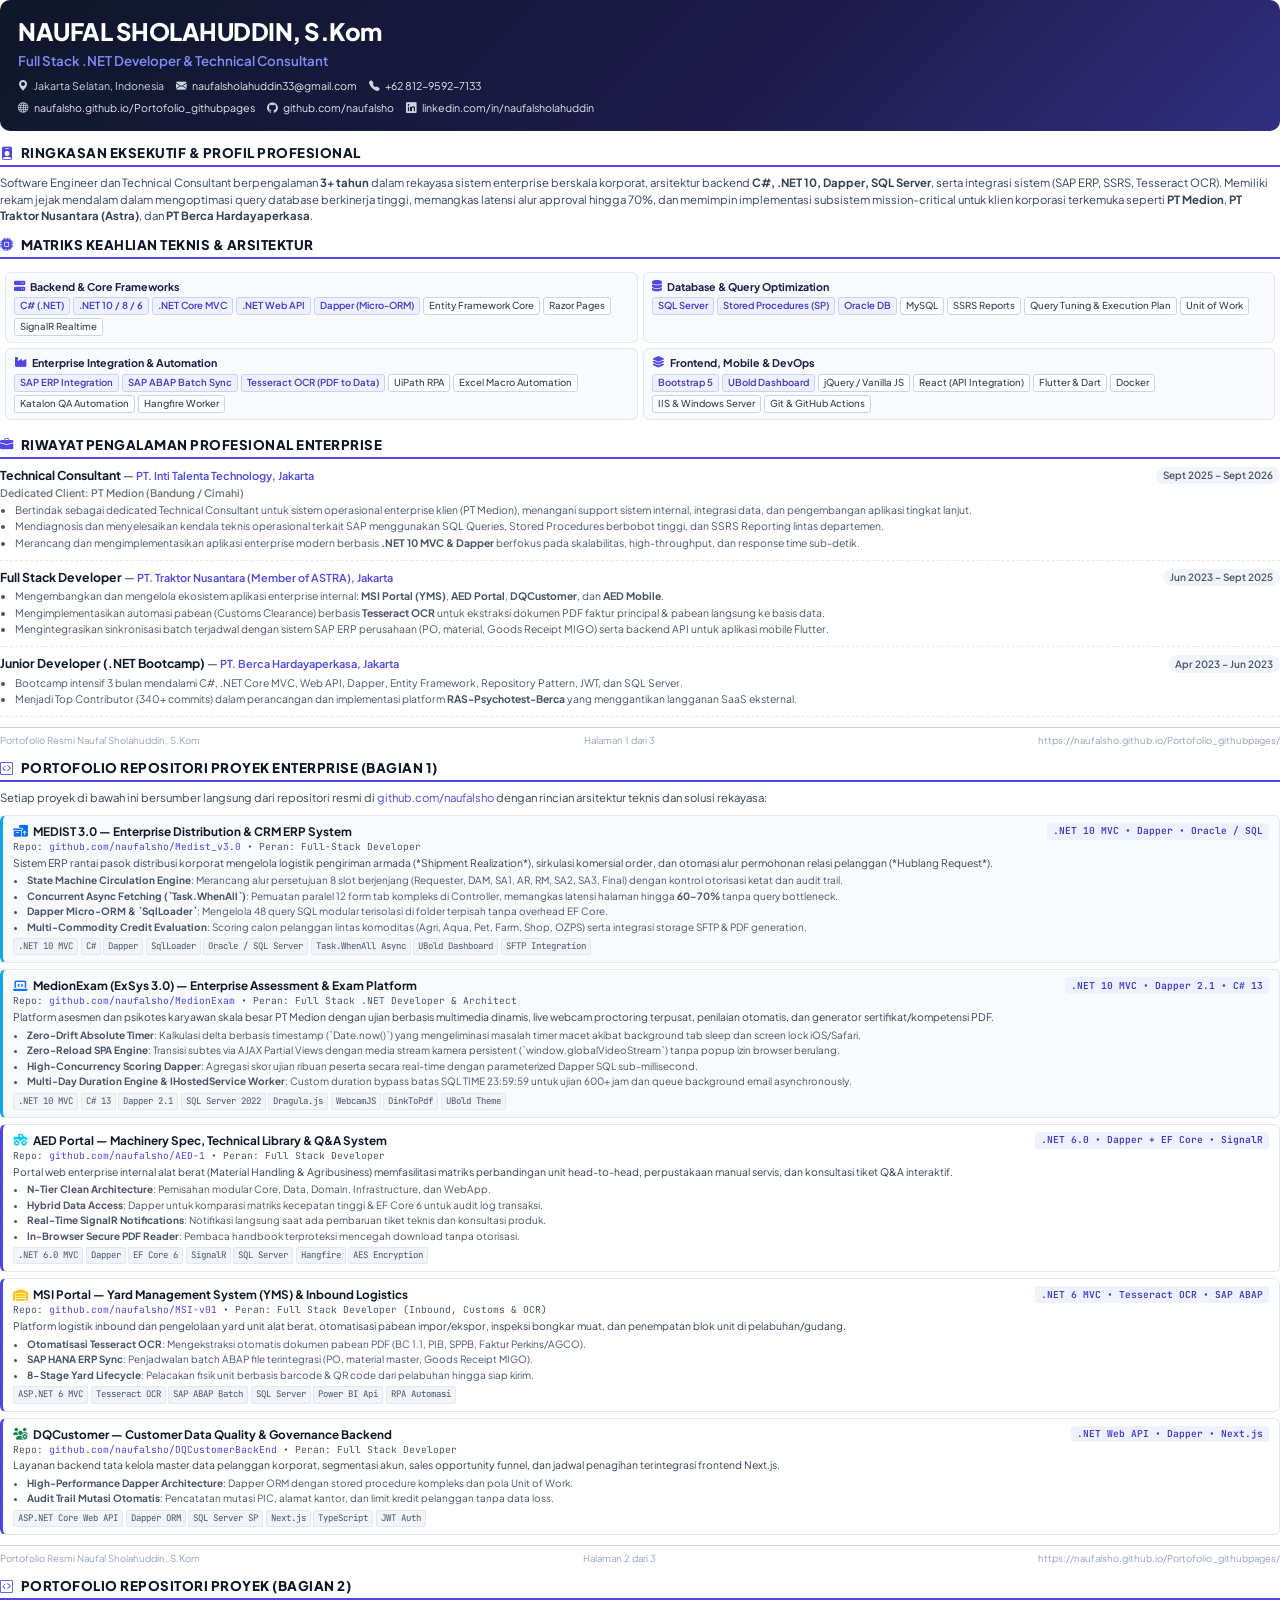
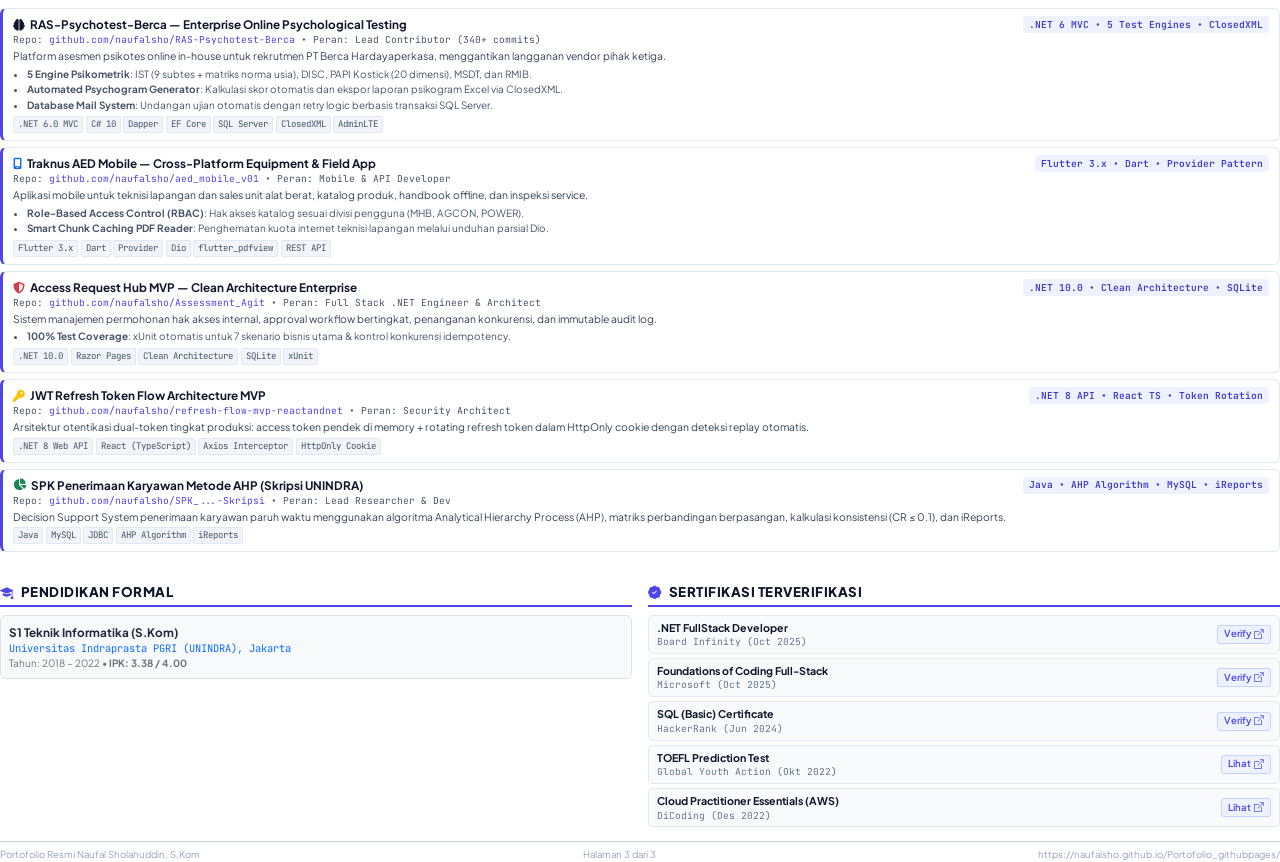
==== portfolio-pdf.html @ fc143b57 "feat: generate high-fidelity PDF portfolio and add download buttons" ====
<!DOCTYPE html>
<html lang="id">
<head>
  <meta charset="UTF-8">
  <meta name="viewport" content="width=device-width, initial-scale=1.0">
  <title>Portofolio Profesional - Naufal Sholahuddin | Full Stack .NET Developer</title>
  <link rel="preconnect" href="https://fonts.googleapis.com">
  <link rel="preconnect" href="https://fonts.gstatic.com" crossorigin>
  <link href="https://fonts.googleapis.com/css2?family=JetBrains+Mono:wght@400;600&family=Plus+Jakarta+Sans:wght@400;500;600;700;800&display=swap" rel="stylesheet">
  <link href="https://cdn.jsdelivr.net/npm/bootstrap@5.3.3/dist/css/bootstrap.min.css" rel="stylesheet">
  <link href="https://cdn.jsdelivr.net/npm/bootstrap-icons@1.11.3/font/bootstrap-icons.min.css" rel="stylesheet">
  <link rel="stylesheet" href="https://cdnjs.cloudflare.com/ajax/libs/font-awesome/6.5.1/css/all.min.css">
  
  <style>
    @page {
      size: A4;
      margin: 8mm 12mm 8mm 12mm;
    }

    * {
      box-sizing: border-box;
      -webkit-print-color-adjust: exact !important;
      print-color-adjust: exact !important;
    }

    body {
      font-family: 'Plus Jakarta Sans', -apple-system, BlinkMacSystemFont, sans-serif;
      color: #1e293b;
      background-color: #ffffff;
      line-height: 1.45;
      font-size: 9pt;
      margin: 0;
      padding: 0;
    }

    a {
      color: #4f46e5;
      text-decoration: none;
    }

    .font-mono {
      font-family: 'JetBrains Mono', monospace;
    }

    .header-box {
      background: linear-gradient(135deg, #0f172a 0%, #1e1b4b 60%, #312e81 100%);
      color: #ffffff;
      padding: 14px 18px;
      border-radius: 10px;
      margin-bottom: 12px;
    }

    .header-name {
      font-size: 18pt;
      font-weight: 800;
      letter-spacing: -0.5px;
      margin-bottom: 2px;
      color: #ffffff;
    }

    .header-title {
      font-size: 10pt;
      font-weight: 600;
      color: #818cf8;
      margin-bottom: 8px;
    }

    .contact-item {
      display: inline-flex;
      align-items: center;
      gap: 5px;
      font-size: 8pt;
      color: #cbd5e1;
      margin-right: 12px;
      margin-bottom: 2px;
    }

    .contact-item a {
      color: #e2e8f0;
    }

    .section-title {
      font-size: 10pt;
      font-weight: 800;
      text-transform: uppercase;
      letter-spacing: 0.5px;
      color: #0f172a;
      border-bottom: 2px solid #4f46e5;
      padding-bottom: 3px;
      margin-top: 10px;
      margin-bottom: 8px;
      display: flex;
      align-items: center;
      gap: 7px;
    }

    .section-title i {
      color: #4f46e5;
    }

    .summary-text {
      font-size: 8.5pt;
      color: #334155;
      margin-bottom: 8px;
      line-height: 1.45;
    }

    /* Skills Grid */
    .skills-table {
      width: 100%;
      border-collapse: separate;
      border-spacing: 5px;
      margin-bottom: 6px;
    }

    .skill-cell {
      background: #f8fafc;
      border: 1px solid #e2e8f0;
      border-radius: 6px;
      padding: 6px 8px;
      vertical-align: top;
      width: 50%;
    }

    .skill-cat-title {
      font-weight: 700;
      font-size: 8pt;
      color: #1e1b4b;
      margin-bottom: 3px;
      display: flex;
      align-items: center;
      gap: 5px;
    }

    .skill-cat-title i {
      color: #4f46e5;
      font-size: 8.5pt;
    }

    .skill-tags {
      display: flex;
      flex-wrap: wrap;
      gap: 3px;
    }

    .skill-tag {
      background: #ffffff;
      border: 1px solid #cbd5e1;
      padding: 1px 5px;
      border-radius: 3px;
      font-size: 7.2pt;
      color: #334155;
      font-weight: 500;
    }

    .skill-tag.highlight {
      background: #eef2ff;
      border-color: #c7d2fe;
      color: #4338ca;
      font-weight: 600;
    }

    /* Experience */
    .exp-item {
      margin-bottom: 8px;
      padding-bottom: 8px;
      border-bottom: 1px dashed #e2e8f0;
      page-break-inside: avoid;
    }

    .exp-item:last-child {
      border-bottom: none;
      margin-bottom: 2px;
      padding-bottom: 0;
    }

    .exp-header {
      display: flex;
      justify-content: space-between;
      align-items: flex-start;
      margin-bottom: 2px;
    }

    .exp-role {
      font-size: 9.2pt;
      font-weight: 700;
      color: #0f172a;
    }

    .exp-company {
      font-size: 8.2pt;
      color: #4f46e5;
      font-weight: 600;
    }

    .exp-period {
      font-size: 7.5pt;
      background: #f1f5f9;
      color: #475569;
      padding: 1.5px 7px;
      border-radius: 10px;
      font-weight: 600;
    }

    .exp-bullets {
      margin: 0;
      padding-left: 15px;
      font-size: 7.8pt;
      color: #475569;
    }

    .exp-bullets li {
      margin-bottom: 1.5px;
    }

    /* Project Cards */
    .project-card {
      background: #ffffff;
      border: 1px solid #e2e8f0;
      border-left: 3.5px solid #4f46e5;
      border-radius: 6px;
      padding: 7px 10px;
      margin-bottom: 6px;
      page-break-inside: avoid;
    }

    .project-card.featured {
      border-left-color: #0ea5e9;
      background: #f8fafc;
    }

    .project-top {
      display: flex;
      justify-content: space-between;
      align-items: flex-start;
      margin-bottom: 2px;
    }

    .project-title {
      font-size: 8.8pt;
      font-weight: 700;
      color: #0f172a;
      display: flex;
      align-items: center;
      gap: 5px;
    }

    .project-repo {
      font-size: 7.2pt;
      color: #475569;
      font-family: 'JetBrains Mono', monospace;
    }

    .project-badge {
      font-size: 7.2pt;
      padding: 1.5px 6px;
      border-radius: 3px;
      font-weight: 600;
      background: #eef2ff;
      color: #4338ca;
      font-family: 'JetBrains Mono', monospace;
    }

    .project-desc {
      font-size: 7.8pt;
      color: #334155;
      margin-bottom: 3.5px;
      line-height: 1.35;
    }

    .project-highlights {
      margin: 0 0 4px 0;
      padding-left: 14px;
      font-size: 7.5pt;
      color: #475569;
    }

    .project-highlights li {
      margin-bottom: 1px;
    }

    .project-stack {
      display: flex;
      flex-wrap: wrap;
      gap: 2.5px;
    }

    .stack-pill {
      font-size: 6.8pt;
      padding: 1px 4px;
      border-radius: 2px;
      background: #f1f5f9;
      border: 1px solid #e2e8f0;
      color: #475569;
      font-family: 'JetBrains Mono', monospace;
    }

    /* Certs & Education */
    .cert-item {
      display: flex;
      justify-content: space-between;
      align-items: center;
      background: #f8fafc;
      border: 1px solid #e2e8f0;
      padding: 5px 8px;
      border-radius: 5px;
      margin-bottom: 4px;
      page-break-inside: avoid;
    }

    .cert-info-title {
      font-size: 8pt;
      font-weight: 700;
      color: #0f172a;
    }

    .cert-info-issuer {
      font-size: 7.2pt;
      color: #64748b;
      font-family: 'JetBrains Mono', monospace;
    }

    .cert-link {
      font-size: 7.2pt;
      color: #4f46e5;
      font-weight: 600;
      display: inline-flex;
      align-items: center;
      gap: 3px;
      background: #eef2ff;
      padding: 1.5px 6px;
      border-radius: 3px;
      border: 1px solid #c7d2fe;
    }

    .footer-doc {
      margin-top: 10px;
      padding-top: 6px;
      border-top: 1px solid #cbd5e1;
      text-align: center;
      font-size: 7.2pt;
      color: #94a3b8;
      display: flex;
      justify-content: space-between;
    }

    .page-break {
      page-break-after: always;
      break-after: page;
    }
  </style>
</head>
<body>

  <!-- ================= PAGE 1 ================= -->
  <!-- Header Banner -->
  <div class="header-box">
    <div class="d-flex justify-content-between align-items-center">
      <div>
        <div class="header-name">NAUFAL SHOLAHUDDIN, S.Kom</div>
        <div class="header-title">Full Stack .NET Developer & Technical Consultant</div>
        <div class="d-flex flex-wrap">
          <span class="contact-item"><i class="bi bi-geo-alt-fill"></i> Jakarta Selatan, Indonesia</span>
          <span class="contact-item"><i class="bi bi-envelope-fill"></i> <a href="mailto:naufalsholahuddin33@gmail.com">naufalsholahuddin33@gmail.com</a></span>
          <span class="contact-item"><i class="bi bi-telephone-fill"></i> <a href="https://wa.me/6281295927133">+62 812-9592-7133</a></span>
        </div>
        <div class="d-flex flex-wrap mt-1">
          <span class="contact-item"><i class="bi bi-globe"></i> <a href="https://naufalsho.github.io/Portofolio_githubpages/">naufalsho.github.io/Portofolio_githubpages</a></span>
          <span class="contact-item"><i class="bi bi-github"></i> <a href="https://github.com/naufalsho">github.com/naufalsho</a></span>
          <span class="contact-item"><i class="bi bi-linkedin"></i> <a href="https://www.linkedin.com/in/naufalsholahuddin">linkedin.com/in/naufalsholahuddin</a></span>
        </div>
      </div>
    </div>
  </div>

  <!-- Summary -->
  <div class="section-title"><i class="bi bi-person-badge-fill"></i> Ringkasan Eksekutif & Profil Profesional</div>
  <p class="summary-text">
    Software Engineer dan Technical Consultant berpengalaman <strong>3+ tahun</strong> dalam rekayasa sistem enterprise berskala korporat, arsitektur backend <strong>C#, .NET 10, Dapper, SQL Server</strong>, serta integrasi sistem (SAP ERP, SSRS, Tesseract OCR). Memiliki rekam jejak mendalam dalam mengoptimasi query database berkinerja tinggi, memangkas latensi alur approval hingga 70%, dan memimpin implementasi subsistem mission-critical untuk klien korporasi terkemuka seperti <strong>PT Medion</strong>, <strong>PT Traktor Nusantara (Astra)</strong>, dan <strong>PT Berca Hardayaperkasa</strong>.
  </p>

  <!-- Technical Competencies Table -->
  <div class="section-title"><i class="bi bi-cpu-fill"></i> Matriks Keahlian Teknis & Arsitektur</div>
  <table class="skills-table">
    <tr>
      <td class="skill-cell">
        <div class="skill-cat-title"><i class="fa-solid fa-server"></i> Backend & Core Frameworks</div>
        <div class="skill-tags">
          <span class="skill-tag highlight">C# (.NET)</span>
          <span class="skill-tag highlight">.NET 10 / 8 / 6</span>
          <span class="skill-tag highlight">.NET Core MVC</span>
          <span class="skill-tag highlight">.NET Web API</span>
          <span class="skill-tag highlight">Dapper (Micro-ORM)</span>
          <span class="skill-tag">Entity Framework Core</span>
          <span class="skill-tag">Razor Pages</span>
          <span class="skill-tag">SignalR Realtime</span>
        </div>
      </td>
      <td class="skill-cell">
        <div class="skill-cat-title"><i class="fa-solid fa-database"></i> Database & Query Optimization</div>
        <div class="skill-tags">
          <span class="skill-tag highlight">SQL Server</span>
          <span class="skill-tag highlight">Stored Procedures (SP)</span>
          <span class="skill-tag highlight">Oracle DB</span>
          <span class="skill-tag">MySQL</span>
          <span class="skill-tag">SSRS Reports</span>
          <span class="skill-tag">Query Tuning & Execution Plan</span>
          <span class="skill-tag">Unit of Work</span>
        </div>
      </td>
    </tr>
    <tr>
      <td class="skill-cell">
        <div class="skill-cat-title"><i class="fa-solid fa-industry"></i> Enterprise Integration & Automation</div>
        <div class="skill-tags">
          <span class="skill-tag highlight">SAP ERP Integration</span>
          <span class="skill-tag highlight">SAP ABAP Batch Sync</span>
          <span class="skill-tag highlight">Tesseract OCR (PDF to Data)</span>
          <span class="skill-tag">UiPath RPA</span>
          <span class="skill-tag">Excel Macro Automation</span>
          <span class="skill-tag">Katalon QA Automation</span>
          <span class="skill-tag">Hangfire Worker</span>
        </div>
      </td>
      <td class="skill-cell">
        <div class="skill-cat-title"><i class="fa-solid fa-layer-group"></i> Frontend, Mobile & DevOps</div>
        <div class="skill-tags">
          <span class="skill-tag highlight">Bootstrap 5</span>
          <span class="skill-tag highlight">UBold Dashboard</span>
          <span class="skill-tag">jQuery / Vanilla JS</span>
          <span class="skill-tag">React (API Integration)</span>
          <span class="skill-tag">Flutter & Dart</span>
          <span class="skill-tag">Docker</span>
          <span class="skill-tag">IIS & Windows Server</span>
          <span class="skill-tag">Git & GitHub Actions</span>
        </div>
      </td>
    </tr>
  </table>

  <!-- Experience -->
  <div class="section-title"><i class="bi bi-briefcase-fill"></i> Riwayat Pengalaman Profesional Enterprise</div>
  
  <div class="exp-item">
    <div class="exp-header">
      <div>
        <span class="exp-role">Technical Consultant</span> — <span class="exp-company">PT. Inti Talenta Technology, Jakarta</span>
        <div class="small text-secondary fw-semibold">Dedicated Client: PT Medion (Bandung / Cimahi)</div>
      </div>
      <span class="exp-period">Sept 2025 – Sept 2026</span>
    </div>
    <ul class="exp-bullets">
      <li>Bertindak sebagai dedicated Technical Consultant untuk sistem operasional enterprise klien (PT Medion), menangani support sistem internal, integrasi data, dan pengembangan aplikasi tingkat lanjut.</li>
      <li>Mendiagnosis dan menyelesaikan kendala teknis operasional terkait SAP menggunakan SQL Queries, Stored Procedures berbobot tinggi, dan SSRS Reporting lintas departemen.</li>
      <li>Merancang dan mengimplementasikan aplikasi enterprise modern berbasis <strong>.NET 10 MVC & Dapper</strong> berfokus pada skalabilitas, high-throughput, dan response time sub-detik.</li>
    </ul>
  </div>

  <div class="exp-item">
    <div class="exp-header">
      <div>
        <span class="exp-role">Full Stack Developer</span> — <span class="exp-company">PT. Traktor Nusantara (Member of ASTRA), Jakarta</span>
      </div>
      <span class="exp-period">Jun 2023 – Sept 2025</span>
    </div>
    <ul class="exp-bullets">
      <li>Mengembangkan dan mengelola ekosistem aplikasi enterprise internal: <strong>MSI Portal (YMS)</strong>, <strong>AED Portal</strong>, <strong>DQCustomer</strong>, dan <strong>AED Mobile</strong>.</li>
      <li>Mengimplementasikan automasi pabean (Customs Clearance) berbasis <strong>Tesseract OCR</strong> untuk ekstraksi dokumen PDF faktur principal & pabean langsung ke basis data.</li>
      <li>Mengintegrasikan sinkronisasi batch terjadwal dengan sistem SAP ERP perusahaan (PO, material, Goods Receipt MIGO) serta backend API untuk aplikasi mobile Flutter.</li>
    </ul>
  </div>

  <div class="exp-item">
    <div class="exp-header">
      <div>
        <span class="exp-role">Junior Developer (.NET Bootcamp)</span> — <span class="exp-company">PT. Berca Hardayaperkasa, Jakarta</span>
      </div>
      <span class="exp-period">Apr 2023 – Jun 2023</span>
    </div>
    <ul class="exp-bullets">
      <li>Bootcamp intensif 3 bulan mendalami C#, .NET Core MVC, Web API, Dapper, Entity Framework, Repository Pattern, JWT, dan SQL Server.</li>
      <li>Menjadi Top Contributor (340+ commits) dalam perancangan dan implementasi platform <strong>RAS-Psychotest-Berca</strong> yang menggantikan langganan SaaS eksternal.</li>
    </ul>
  </div>

  <!-- Page 1 Footer -->
  <div class="footer-doc">
    <span>Portofolio Resmi Naufal Sholahuddin, S.Kom</span>
    <span>Halaman 1 dari 3</span>
    <span>https://naufalsho.github.io/Portofolio_githubpages/</span>
  </div>

  <div class="page-break"></div>

  <!-- ================= PAGE 2 ================= -->
  <!-- Featured Projects Section -->
  <div class="section-title"><i class="bi bi-code-square"></i> Portofolio Repositori Proyek Enterprise (Bagian 1)</div>
  <p class="summary-text mb-2">
    Setiap proyek di bawah ini bersumber langsung dari repositori resmi di <a href="https://github.com/naufalsho">github.com/naufalsho</a> dengan rincian arsitektur teknis dan solusi rekayasa:
  </p>

  <!-- Project 1: MEDIST 3.0 -->
  <div class="project-card featured">
    <div class="project-top">
      <div>
        <span class="project-title"><i class="fa-solid fa-boxes-packing text-primary"></i> MEDIST 3.0 — Enterprise Distribution & CRM ERP System</span>
        <div class="project-repo">Repo: <a href="https://github.com/naufalsho/Medist_v3.0" target="_blank">github.com/naufalsho/Medist_v3.0</a> &bull; Peran: Full-Stack Developer</div>
      </div>
      <span class="project-badge">.NET 10 MVC &bull; Dapper &bull; Oracle / SQL</span>
    </div>
    <div class="project-desc">
      Sistem ERP rantai pasok distribusi korporat mengelola logistik pengiriman armada (*Shipment Realization*), sirkulasi komersial order, dan otomasi alur permohonan relasi pelanggan (*Hublang Request*).
    </div>
    <ul class="project-highlights">
      <li><strong>State Machine Circulation Engine</strong>: Merancang alur persetujuan 8 slot berjenjang (Requester, DAM, SA1, AR, RM, SA2, SA3, Final) dengan kontrol otorisasi ketat dan audit trail.</li>
      <li><strong>Concurrent Async Fetching (`Task.WhenAll`)</strong>: Pemuatan paralel 12 form tab kompleks di Controller, memangkas latensi halaman hingga <strong>60–70%</strong> tanpa query bottleneck.</li>
      <li><strong>Dapper Micro-ORM & `SqlLoader`</strong>: Mengelola 48 query SQL modular terisolasi di folder terpisah tanpa overhead EF Core.</li>
      <li><strong>Multi-Commodity Credit Evaluation</strong>: Scoring calon pelanggan lintas komoditas (Agri, Aqua, Pet, Farm, Shop, OZPS) serta integrasi storage SFTP & PDF generation.</li>
    </ul>
    <div class="project-stack">
      <span class="stack-pill">.NET 10 MVC</span>
      <span class="stack-pill">C#</span>
      <span class="stack-pill">Dapper</span>
      <span class="stack-pill">SqlLoader</span>
      <span class="stack-pill">Oracle / SQL Server</span>
      <span class="stack-pill">Task.WhenAll Async</span>
      <span class="stack-pill">UBold Dashboard</span>
      <span class="stack-pill">SFTP Integration</span>
    </div>
  </div>

  <!-- Project 2: MedionExam -->
  <div class="project-card featured">
    <div class="project-top">
      <div>
        <span class="project-title"><i class="fa-solid fa-laptop-code text-primary"></i> MedionExam (ExSys 3.0) — Enterprise Assessment & Exam Platform</span>
        <div class="project-repo">Repo: <a href="https://github.com/naufalsho/MedionExam" target="_blank">github.com/naufalsho/MedionExam</a> &bull; Peran: Full Stack .NET Developer & Architect</div>
      </div>
      <span class="project-badge">.NET 10 MVC &bull; Dapper 2.1 &bull; C# 13</span>
    </div>
    <div class="project-desc">
      Platform asesmen dan psikotes karyawan skala besar PT Medion dengan ujian berbasis multimedia dinamis, live webcam proctoring terpusat, penilaian otomatis, dan generator sertifikat/kompetensi PDF.
    </div>
    <ul class="project-highlights">
      <li><strong>Zero-Drift Absolute Timer</strong>: Kalkulasi delta berbasis timestamp (`Date.now()`) yang mengeliminasi masalah timer macet akibat background tab sleep dan screen lock iOS/Safari.</li>
      <li><strong>Zero-Reload SPA Engine</strong>: Transisi subtes via AJAX Partial Views dengan media stream kamera persistent (`window.globalVideoStream`) tanpa popup izin browser berulang.</li>
      <li><strong>High-Concurrency Scoring Dapper</strong>: Agregasi skor ujian ribuan peserta secara real-time dengan parameterized Dapper SQL sub-millisecond.</li>
      <li><strong>Multi-Day Duration Engine & IHostedService Worker</strong>: Custom duration bypass batas SQL TIME 23:59:59 untuk ujian 600+ jam dan queue background email asynchronously.</li>
    </ul>
    <div class="project-stack">
      <span class="stack-pill">.NET 10 MVC</span>
      <span class="stack-pill">C# 13</span>
      <span class="stack-pill">Dapper 2.1</span>
      <span class="stack-pill">SQL Server 2022</span>
      <span class="stack-pill">Dragula.js</span>
      <span class="stack-pill">WebcamJS</span>
      <span class="stack-pill">DinkToPdf</span>
      <span class="stack-pill">UBold Theme</span>
    </div>
  </div>

  <!-- Project 3: AED Portal -->
  <div class="project-card">
    <div class="project-top">
      <div>
        <span class="project-title"><i class="fa-solid fa-truck-monster text-info"></i> AED Portal — Machinery Spec, Technical Library & Q&A System</span>
        <div class="project-repo">Repo: <a href="https://github.com/naufalsho/AED-1" target="_blank">github.com/naufalsho/AED-1</a> &bull; Peran: Full Stack Developer</div>
      </div>
      <span class="project-badge">.NET 6.0 &bull; Dapper + EF Core &bull; SignalR</span>
    </div>
    <div class="project-desc">
      Portal web enterprise internal alat berat (Material Handling & Agribusiness) memfasilitasi matriks perbandingan unit head-to-head, perpustakaan manual servis, dan konsultasi tiket Q&A interaktif.
    </div>
    <ul class="project-highlights">
      <li><strong>N-Tier Clean Architecture</strong>: Pemisahan modular Core, Data, Domain, Infrastructure, dan WebApp.</li>
      <li><strong>Hybrid Data Access</strong>: Dapper untuk komparasi matriks kecepatan tinggi & EF Core 6 untuk audit log transaksi.</li>
      <li><strong>Real-Time SignalR Notifications</strong>: Notifikasi langsung saat ada pembaruan tiket teknis dan konsultasi produk.</li>
      <li><strong>In-Browser Secure PDF Reader</strong>: Pembaca handbook terproteksi mencegah download tanpa otorisasi.</li>
    </ul>
    <div class="project-stack">
      <span class="stack-pill">.NET 6.0 MVC</span>
      <span class="stack-pill">Dapper</span>
      <span class="stack-pill">EF Core 6</span>
      <span class="stack-pill">SignalR</span>
      <span class="stack-pill">SQL Server</span>
      <span class="stack-pill">Hangfire</span>
      <span class="stack-pill">AES Encryption</span>
    </div>
  </div>

  <!-- Project 4: MSI Portal -->
  <div class="project-card">
    <div class="project-top">
      <div>
        <span class="project-title"><i class="fa-solid fa-warehouse text-warning"></i> MSI Portal — Yard Management System (YMS) & Inbound Logistics</span>
        <div class="project-repo">Repo: <a href="https://github.com/naufalsho/MSI-v01" target="_blank">github.com/naufalsho/MSI-v01</a> &bull; Peran: Full Stack Developer (Inbound, Customs & OCR)</div>
      </div>
      <span class="project-badge">.NET 6 MVC &bull; Tesseract OCR &bull; SAP ABAP</span>
    </div>
    <div class="project-desc">
      Platform logistik inbound dan pengelolaan yard unit alat berat, otomatisasi pabean impor/ekspor, inspeksi bongkar muat, dan penempatan blok unit di pelabuhan/gudang.
    </div>
    <ul class="project-highlights">
      <li><strong>Otomatisasi Tesseract OCR</strong>: Mengekstraksi otomatis dokumen pabean PDF (BC 1.1, PIB, SPPB, Faktur Perkins/AGCO).</li>
      <li><strong>SAP HANA ERP Sync</strong>: Penjadwalan batch ABAP file terintegrasi (PO, material master, Goods Receipt MIGO).</li>
      <li><strong>8-Stage Yard Lifecycle</strong>: Pelacakan fisik unit berbasis barcode & QR code dari pelabuhan hingga siap kirim.</li>
    </ul>
    <div class="project-stack">
      <span class="stack-pill">ASP.NET 6 MVC</span>
      <span class="stack-pill">Tesseract OCR</span>
      <span class="stack-pill">SAP ABAP Batch</span>
      <span class="stack-pill">SQL Server</span>
      <span class="stack-pill">Power BI Api</span>
      <span class="stack-pill">RPA Automasi</span>
    </div>
  </div>

  <!-- Project 5: DQCustomer -->
  <div class="project-card">
    <div class="project-top">
      <div>
        <span class="project-title"><i class="fa-solid fa-users-gear text-success"></i> DQCustomer — Customer Data Quality & Governance Backend</span>
        <div class="project-repo">Repo: <a href="https://github.com/naufalsho/DQCustomerBackEnd" target="_blank">github.com/naufalsho/DQCustomerBackEnd</a> &bull; Peran: Full Stack Developer</div>
      </div>
      <span class="project-badge">.NET Web API &bull; Dapper &bull; Next.js</span>
    </div>
    <div class="project-desc">
      Layanan backend tata kelola master data pelanggan korporat, segmentasi akun, sales opportunity funnel, dan jadwal penagihan terintegrasi frontend Next.js.
    </div>
    <ul class="project-highlights">
      <li><strong>High-Performance Dapper Architecture</strong>: Dapper ORM dengan stored procedure kompleks dan pola Unit of Work.</li>
      <li><strong>Audit Trail Mutasi Otomatis</strong>: Pencatatan mutasi PIC, alamat kantor, dan limit kredit pelanggan tanpa data loss.</li>
    </ul>
    <div class="project-stack">
      <span class="stack-pill">ASP.NET Core Web API</span>
      <span class="stack-pill">Dapper ORM</span>
      <span class="stack-pill">SQL Server SP</span>
      <span class="stack-pill">Next.js</span>
      <span class="stack-pill">TypeScript</span>
      <span class="stack-pill">JWT Auth</span>
    </div>
  </div>

  <!-- Page 2 Footer -->
  <div class="footer-doc">
    <span>Portofolio Resmi Naufal Sholahuddin, S.Kom</span>
    <span>Halaman 2 dari 3</span>
    <span>https://naufalsho.github.io/Portofolio_githubpages/</span>
  </div>

  <div class="page-break"></div>

  <!-- ================= PAGE 3 ================= -->
  <!-- Projects Section Continued -->
  <div class="section-title"><i class="bi bi-code-square"></i> Portofolio Repositori Proyek (Bagian 2)</div>

  <!-- Project 6: RAS-Psychotest-Berca -->
  <div class="project-card">
    <div class="project-top">
      <div>
        <span class="project-title"><i class="fa-solid fa-brain text-purple"></i> RAS-Psychotest-Berca — Enterprise Online Psychological Testing</span>
        <div class="project-repo">Repo: <a href="https://github.com/naufalsho/RAS-Psychotest-Berca" target="_blank">github.com/naufalsho/RAS-Psychotest-Berca</a> &bull; Peran: Lead Contributor (340+ commits)</div>
      </div>
      <span class="project-badge">.NET 6 MVC &bull; 5 Test Engines &bull; ClosedXML</span>
    </div>
    <div class="project-desc">
      Platform asesmen psikotes online in-house untuk rekrutmen PT Berca Hardayaperkasa, menggantikan langganan vendor pihak ketiga.
    </div>
    <ul class="project-highlights">
      <li><strong>5 Engine Psikometrik</strong>: IST (9 subtes + matriks norma usia), DISC, PAPI Kostick (20 dimensi), MSDT, dan RMIB.</li>
      <li><strong>Automated Psychogram Generator</strong>: Kalkulasi skor otomatis dan ekspor laporan psikogram Excel via ClosedXML.</li>
      <li><strong>Database Mail System</strong>: Undangan ujian otomatis dengan retry logic berbasis transaksi SQL Server.</li>
    </ul>
    <div class="project-stack">
      <span class="stack-pill">.NET 6.0 MVC</span>
      <span class="stack-pill">C# 10</span>
      <span class="stack-pill">Dapper</span>
      <span class="stack-pill">EF Core</span>
      <span class="stack-pill">SQL Server</span>
      <span class="stack-pill">ClosedXML</span>
      <span class="stack-pill">AdminLTE</span>
    </div>
  </div>

  <!-- Project 7: Traknus AED Mobile -->
  <div class="project-card">
    <div class="project-top">
      <div>
        <span class="project-title"><i class="fa-solid fa-mobile-screen text-primary"></i> Traknus AED Mobile — Cross-Platform Equipment & Field App</span>
        <div class="project-repo">Repo: <a href="https://github.com/naufalsho/aed_mobile_v01" target="_blank">github.com/naufalsho/aed_mobile_v01</a> &bull; Peran: Mobile & API Developer</div>
      </div>
      <span class="project-badge">Flutter 3.x &bull; Dart &bull; Provider Pattern</span>
    </div>
    <div class="project-desc">
      Aplikasi mobile untuk teknisi lapangan dan sales unit alat berat, katalog produk, handbook offline, dan inspeksi service.
    </div>
    <ul class="project-highlights">
      <li><strong>Role-Based Access Control (RBAC)</strong>: Hak akses katalog sesuai divisi pengguna (MHB, AGCON, POWER).</li>
      <li><strong>Smart Chunk Caching PDF Reader</strong>: Penghematan kuota internet teknisi lapangan melalui unduhan parsial Dio.</li>
    </ul>
    <div class="project-stack">
      <span class="stack-pill">Flutter 3.x</span>
      <span class="stack-pill">Dart</span>
      <span class="stack-pill">Provider</span>
      <span class="stack-pill">Dio</span>
      <span class="stack-pill">flutter_pdfview</span>
      <span class="stack-pill">REST API</span>
    </div>
  </div>

  <!-- Project 8: Assessment Agit -->
  <div class="project-card">
    <div class="project-top">
      <div>
        <span class="project-title"><i class="fa-solid fa-shield-halved text-danger"></i> Access Request Hub MVP — Clean Architecture Enterprise</span>
        <div class="project-repo">Repo: <a href="https://github.com/naufalsho/Assessment_Agit" target="_blank">github.com/naufalsho/Assessment_Agit</a> &bull; Peran: Full Stack .NET Engineer & Architect</div>
      </div>
      <span class="project-badge">.NET 10.0 &bull; Clean Architecture &bull; SQLite</span>
    </div>
    <div class="project-desc">
      Sistem manajemen permohonan hak akses internal, approval workflow bertingkat, penanganan konkurensi, dan immutable audit log.
    </div>
    <ul class="project-highlights">
      <li><strong>100% Test Coverage</strong>: xUnit otomatis untuk 7 skenario bisnis utama & kontrol konkurensi idempotency.</li>
    </ul>
    <div class="project-stack">
      <span class="stack-pill">.NET 10.0</span>
      <span class="stack-pill">Razor Pages</span>
      <span class="stack-pill">Clean Architecture</span>
      <span class="stack-pill">SQLite</span>
      <span class="stack-pill">xUnit</span>
    </div>
  </div>

  <!-- Project 9: JWT Refresh Flow -->
  <div class="project-card">
    <div class="project-top">
      <div>
        <span class="project-title"><i class="fa-solid fa-key text-warning"></i> JWT Refresh Token Flow Architecture MVP</span>
        <div class="project-repo">Repo: <a href="https://github.com/naufalsho/refresh-flow-mvp-reactandnet" target="_blank">github.com/naufalsho/refresh-flow-mvp-reactandnet</a> &bull; Peran: Security Architect</div>
      </div>
      <span class="project-badge">.NET 8 API &bull; React TS &bull; Token Rotation</span>
    </div>
    <div class="project-desc">
      Arsitektur otentikasi dual-token tingkat produksi: access token pendek di memory + rotating refresh token dalam HttpOnly cookie dengan deteksi replay otomatis.
    </div>
    <div class="project-stack">
      <span class="stack-pill">.NET 8 Web API</span>
      <span class="stack-pill">React (TypeScript)</span>
      <span class="stack-pill">Axios Interceptor</span>
      <span class="stack-pill">HttpOnly Cookie</span>
    </div>
  </div>

  <!-- Project 10: SPK Skripsi AHP -->
  <div class="project-card">
    <div class="project-top">
      <div>
        <span class="project-title"><i class="fa-solid fa-chart-pie text-success"></i> SPK Penerimaan Karyawan Metode AHP (Skripsi UNINDRA)</span>
        <div class="project-repo">Repo: <a href="https://github.com/naufalsho/SPK_Penerimaan_Karyawan_Paruh_Waktu_Metode_Analytical_Hierarchy_Process_AHP-Skripsi" target="_blank">github.com/naufalsho/SPK_...-Skripsi</a> &bull; Peran: Lead Researcher & Dev</div>
      </div>
      <span class="project-badge">Java &bull; AHP Algorithm &bull; MySQL &bull; iReports</span>
    </div>
    <div class="project-desc">
      Decision Support System penerimaan karyawan paruh waktu menggunakan algoritma Analytical Hierarchy Process (AHP), matriks perbandingan berpasangan, kalkulasi konsistensi (CR &le; 0.1), dan iReports.
    </div>
    <div class="project-stack">
      <span class="stack-pill">Java</span>
      <span class="stack-pill">MySQL</span>
      <span class="stack-pill">JDBC</span>
      <span class="stack-pill">AHP Algorithm</span>
      <span class="stack-pill">iReports</span>
    </div>
  </div>

  <!-- Education & Verified Certifications -->
  <div class="row g-3 mt-1">
    <div class="col-6">
      <div class="section-title mt-2"><i class="bi bi-mortarboard-fill"></i> Pendidikan Formal</div>
      <div class="p-2 bg-light border rounded">
        <div class="fw-bold" style="font-size: 8.8pt;">S1 Teknik Informatika (S.Kom)</div>
        <div class="small text-primary font-mono" style="font-size: 7.8pt;">Universitas Indraprasta PGRI (UNINDRA), Jakarta</div>
        <div class="small text-secondary" style="font-size: 7.5pt;">Tahun: 2018 – 2022 &bull; <strong>IPK: 3.38 / 4.00</strong></div>
      </div>
    </div>
    <div class="col-6">
      <div class="section-title mt-2"><i class="bi bi-patch-check-fill"></i> Sertifikasi Terverifikasi</div>
      
      <div class="cert-item mb-1 py-1">
        <div>
          <div class="cert-info-title" style="font-size: 8pt;">.NET FullStack Developer</div>
          <div class="cert-info-issuer">Board Infinity (Oct 2025)</div>
        </div>
        <a href="https://www.coursera.org/account/accomplishments/specialization/JCWB4SREZNH2" target="_blank" class="cert-link">Verify <i class="bi bi-box-arrow-up-right"></i></a>
      </div>

      <div class="cert-item mb-1 py-1">
        <div>
          <div class="cert-info-title" style="font-size: 8pt;">Foundations of Coding Full-Stack</div>
          <div class="cert-info-issuer">Microsoft (Oct 2025)</div>
        </div>
        <a href="https://www.coursera.org/account/accomplishments/verify/02FH0N7DNQAS" target="_blank" class="cert-link">Verify <i class="bi bi-box-arrow-up-right"></i></a>
      </div>

      <div class="cert-item mb-1 py-1">
        <div>
          <div class="cert-info-title" style="font-size: 8pt;">SQL (Basic) Certificate</div>
          <div class="cert-info-issuer">HackerRank (Jun 2024)</div>
        </div>
        <a href="https://www.hackerrank.com/certificates/iframe/9ad16543e1a7" target="_blank" class="cert-link">Verify <i class="bi bi-box-arrow-up-right"></i></a>
      </div>

      <div class="cert-item mb-1 py-1">
        <div>
          <div class="cert-info-title" style="font-size: 8pt;">TOEFL Prediction Test</div>
          <div class="cert-info-issuer">Global Youth Action (Okt 2022)</div>
        </div>
        <a href="https://drive.google.com/file/d/1Vbc_npYWIi2QmWTP4SAd8bFeX8CalbUi/view" target="_blank" class="cert-link">Lihat <i class="bi bi-box-arrow-up-right"></i></a>
      </div>

      <div class="cert-item mb-1 py-1">
        <div>
          <div class="cert-info-title" style="font-size: 8pt;">Cloud Practitioner Essentials (AWS)</div>
          <div class="cert-info-issuer">DiCoding (Des 2022)</div>
        </div>
        <a href="https://drive.google.com/file/d/17L_tB7c7fHBm8tV6qpVVAoFDraG-vqL8/view?usp=sharing" target="_blank" class="cert-link">Lihat <i class="bi bi-box-arrow-up-right"></i></a>
      </div>
    </div>
  </div>

  <!-- Page 3 Footer -->
  <div class="footer-doc">
    <span>Portofolio Resmi Naufal Sholahuddin, S.Kom</span>
    <span>Halaman 3 dari 3</span>
    <span>https://naufalsho.github.io/Portofolio_githubpages/</span>
  </div>

</body>
</html>
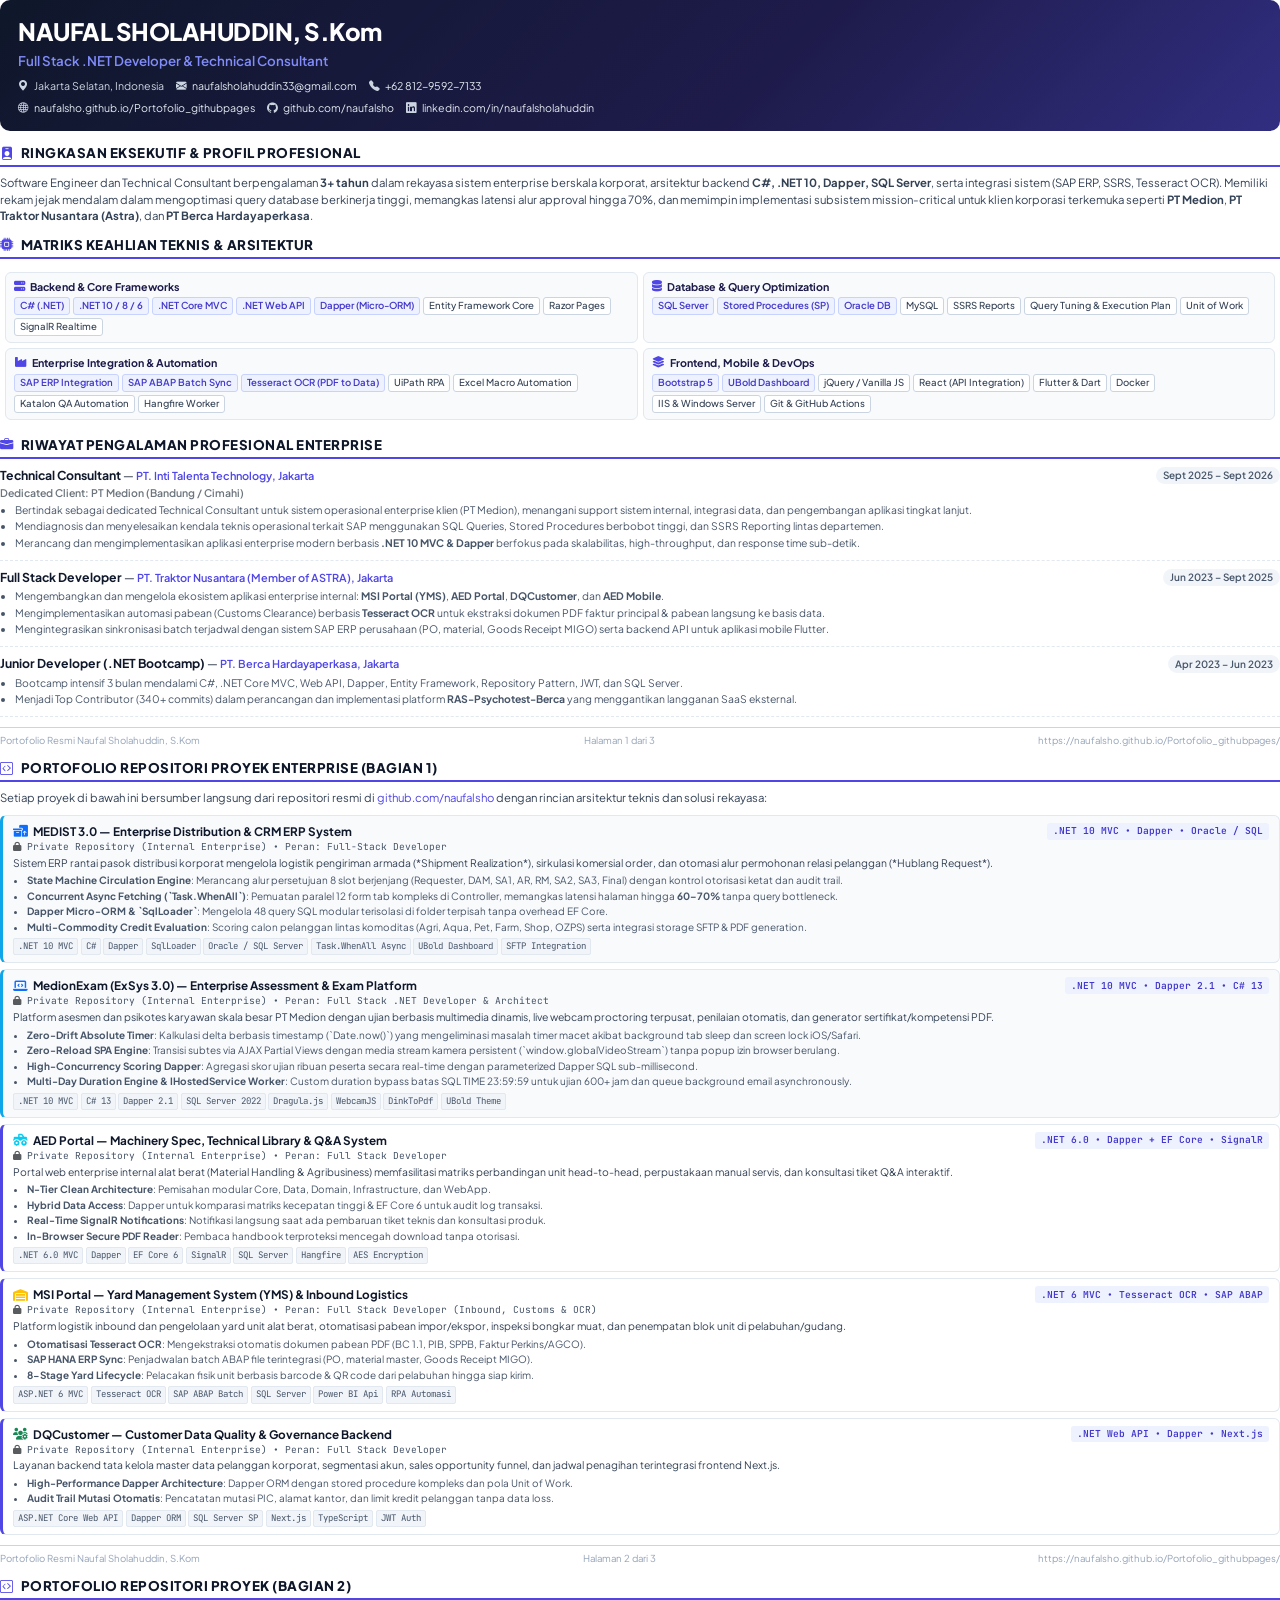
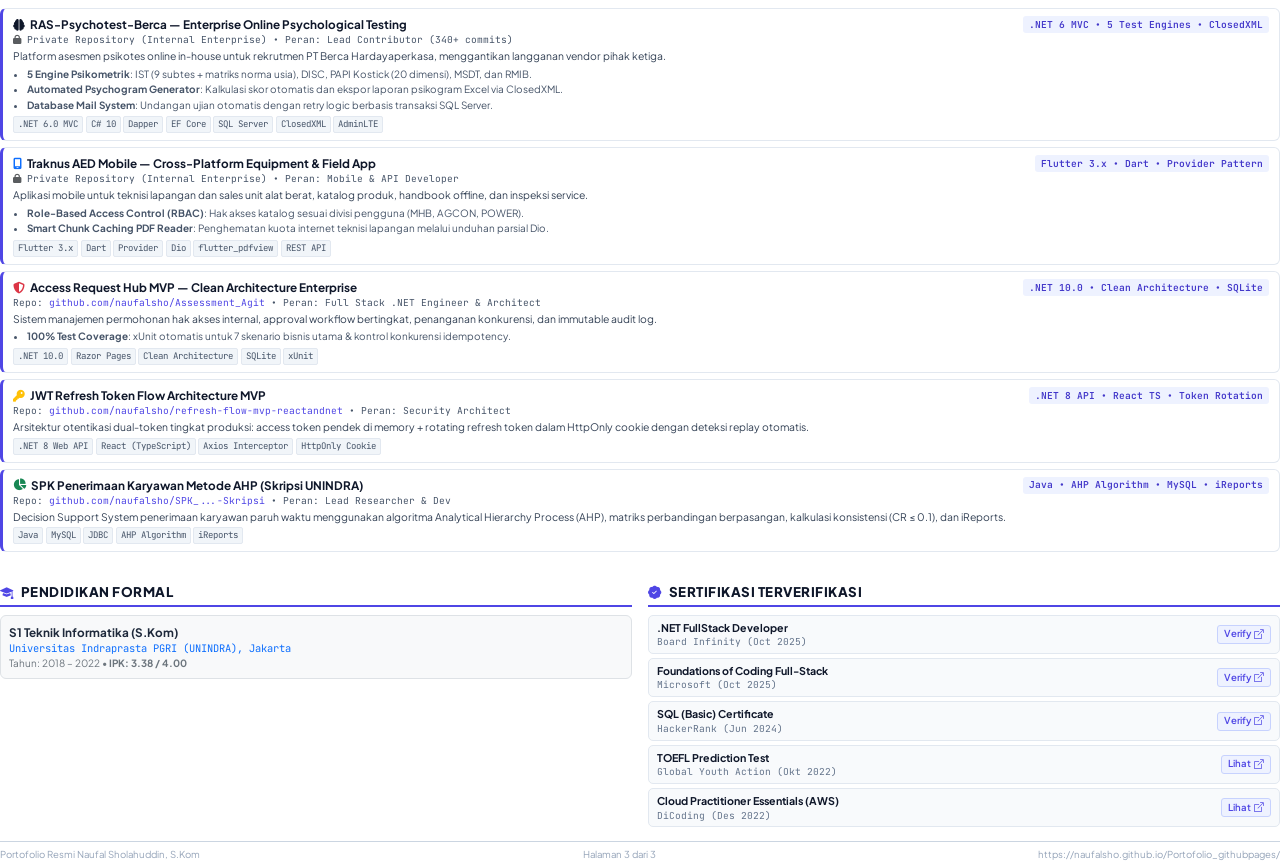
==== commit 55b580bf: "fix: update private repository visibility and remove repo links for internal projects" ====
--- a/portfolio-pdf.html
+++ b/portfolio-pdf.html
@@ -504,7 +504,7 @@
     <div class="project-top">
       <div>
         <span class="project-title"><i class="fa-solid fa-boxes-packing text-primary"></i> MEDIST 3.0 — Enterprise Distribution & CRM ERP System</span>
-        <div class="project-repo">Repo: <a href="https://github.com/naufalsho/Medist_v3.0" target="_blank">github.com/naufalsho/Medist_v3.0</a> &bull; Peran: Full-Stack Developer</div>
+        <div class="project-repo"><i class="fa-solid fa-lock text-muted"></i> Private Repository (Internal Enterprise) &bull; Peran: Full-Stack Developer</div>
       </div>
       <span class="project-badge">.NET 10 MVC &bull; Dapper &bull; Oracle / SQL</span>
     </div>
@@ -534,7 +534,7 @@
     <div class="project-top">
       <div>
         <span class="project-title"><i class="fa-solid fa-laptop-code text-primary"></i> MedionExam (ExSys 3.0) — Enterprise Assessment & Exam Platform</span>
-        <div class="project-repo">Repo: <a href="https://github.com/naufalsho/MedionExam" target="_blank">github.com/naufalsho/MedionExam</a> &bull; Peran: Full Stack .NET Developer & Architect</div>
+        <div class="project-repo"><i class="fa-solid fa-lock text-muted"></i> Private Repository (Internal Enterprise) &bull; Peran: Full Stack .NET Developer & Architect</div>
       </div>
       <span class="project-badge">.NET 10 MVC &bull; Dapper 2.1 &bull; C# 13</span>
     </div>
@@ -564,7 +564,7 @@
     <div class="project-top">
       <div>
         <span class="project-title"><i class="fa-solid fa-truck-monster text-info"></i> AED Portal — Machinery Spec, Technical Library & Q&A System</span>
-        <div class="project-repo">Repo: <a href="https://github.com/naufalsho/AED-1" target="_blank">github.com/naufalsho/AED-1</a> &bull; Peran: Full Stack Developer</div>
+        <div class="project-repo"><i class="fa-solid fa-lock text-muted"></i> Private Repository (Internal Enterprise) &bull; Peran: Full Stack Developer</div>
       </div>
       <span class="project-badge">.NET 6.0 &bull; Dapper + EF Core &bull; SignalR</span>
     </div>
@@ -593,7 +593,7 @@
     <div class="project-top">
       <div>
         <span class="project-title"><i class="fa-solid fa-warehouse text-warning"></i> MSI Portal — Yard Management System (YMS) & Inbound Logistics</span>
-        <div class="project-repo">Repo: <a href="https://github.com/naufalsho/MSI-v01" target="_blank">github.com/naufalsho/MSI-v01</a> &bull; Peran: Full Stack Developer (Inbound, Customs & OCR)</div>
+        <div class="project-repo"><i class="fa-solid fa-lock text-muted"></i> Private Repository (Internal Enterprise) &bull; Peran: Full Stack Developer (Inbound, Customs & OCR)</div>
       </div>
       <span class="project-badge">.NET 6 MVC &bull; Tesseract OCR &bull; SAP ABAP</span>
     </div>
@@ -620,7 +620,7 @@
     <div class="project-top">
       <div>
         <span class="project-title"><i class="fa-solid fa-users-gear text-success"></i> DQCustomer — Customer Data Quality & Governance Backend</span>
-        <div class="project-repo">Repo: <a href="https://github.com/naufalsho/DQCustomerBackEnd" target="_blank">github.com/naufalsho/DQCustomerBackEnd</a> &bull; Peran: Full Stack Developer</div>
+        <div class="project-repo"><i class="fa-solid fa-lock text-muted"></i> Private Repository (Internal Enterprise) &bull; Peran: Full Stack Developer</div>
       </div>
       <span class="project-badge">.NET Web API &bull; Dapper &bull; Next.js</span>
     </div>
@@ -659,7 +659,7 @@
     <div class="project-top">
       <div>
         <span class="project-title"><i class="fa-solid fa-brain text-purple"></i> RAS-Psychotest-Berca — Enterprise Online Psychological Testing</span>
-        <div class="project-repo">Repo: <a href="https://github.com/naufalsho/RAS-Psychotest-Berca" target="_blank">github.com/naufalsho/RAS-Psychotest-Berca</a> &bull; Peran: Lead Contributor (340+ commits)</div>
+        <div class="project-repo"><i class="fa-solid fa-lock text-muted"></i> Private Repository (Internal Enterprise) &bull; Peran: Lead Contributor (340+ commits)</div>
       </div>
       <span class="project-badge">.NET 6 MVC &bull; 5 Test Engines &bull; ClosedXML</span>
     </div>
@@ -687,7 +687,7 @@
     <div class="project-top">
       <div>
         <span class="project-title"><i class="fa-solid fa-mobile-screen text-primary"></i> Traknus AED Mobile — Cross-Platform Equipment & Field App</span>
-        <div class="project-repo">Repo: <a href="https://github.com/naufalsho/aed_mobile_v01" target="_blank">github.com/naufalsho/aed_mobile_v01</a> &bull; Peran: Mobile & API Developer</div>
+        <div class="project-repo"><i class="fa-solid fa-lock text-muted"></i> Private Repository (Internal Enterprise) &bull; Peran: Mobile & API Developer</div>
       </div>
       <span class="project-badge">Flutter 3.x &bull; Dart &bull; Provider Pattern</span>
     </div>
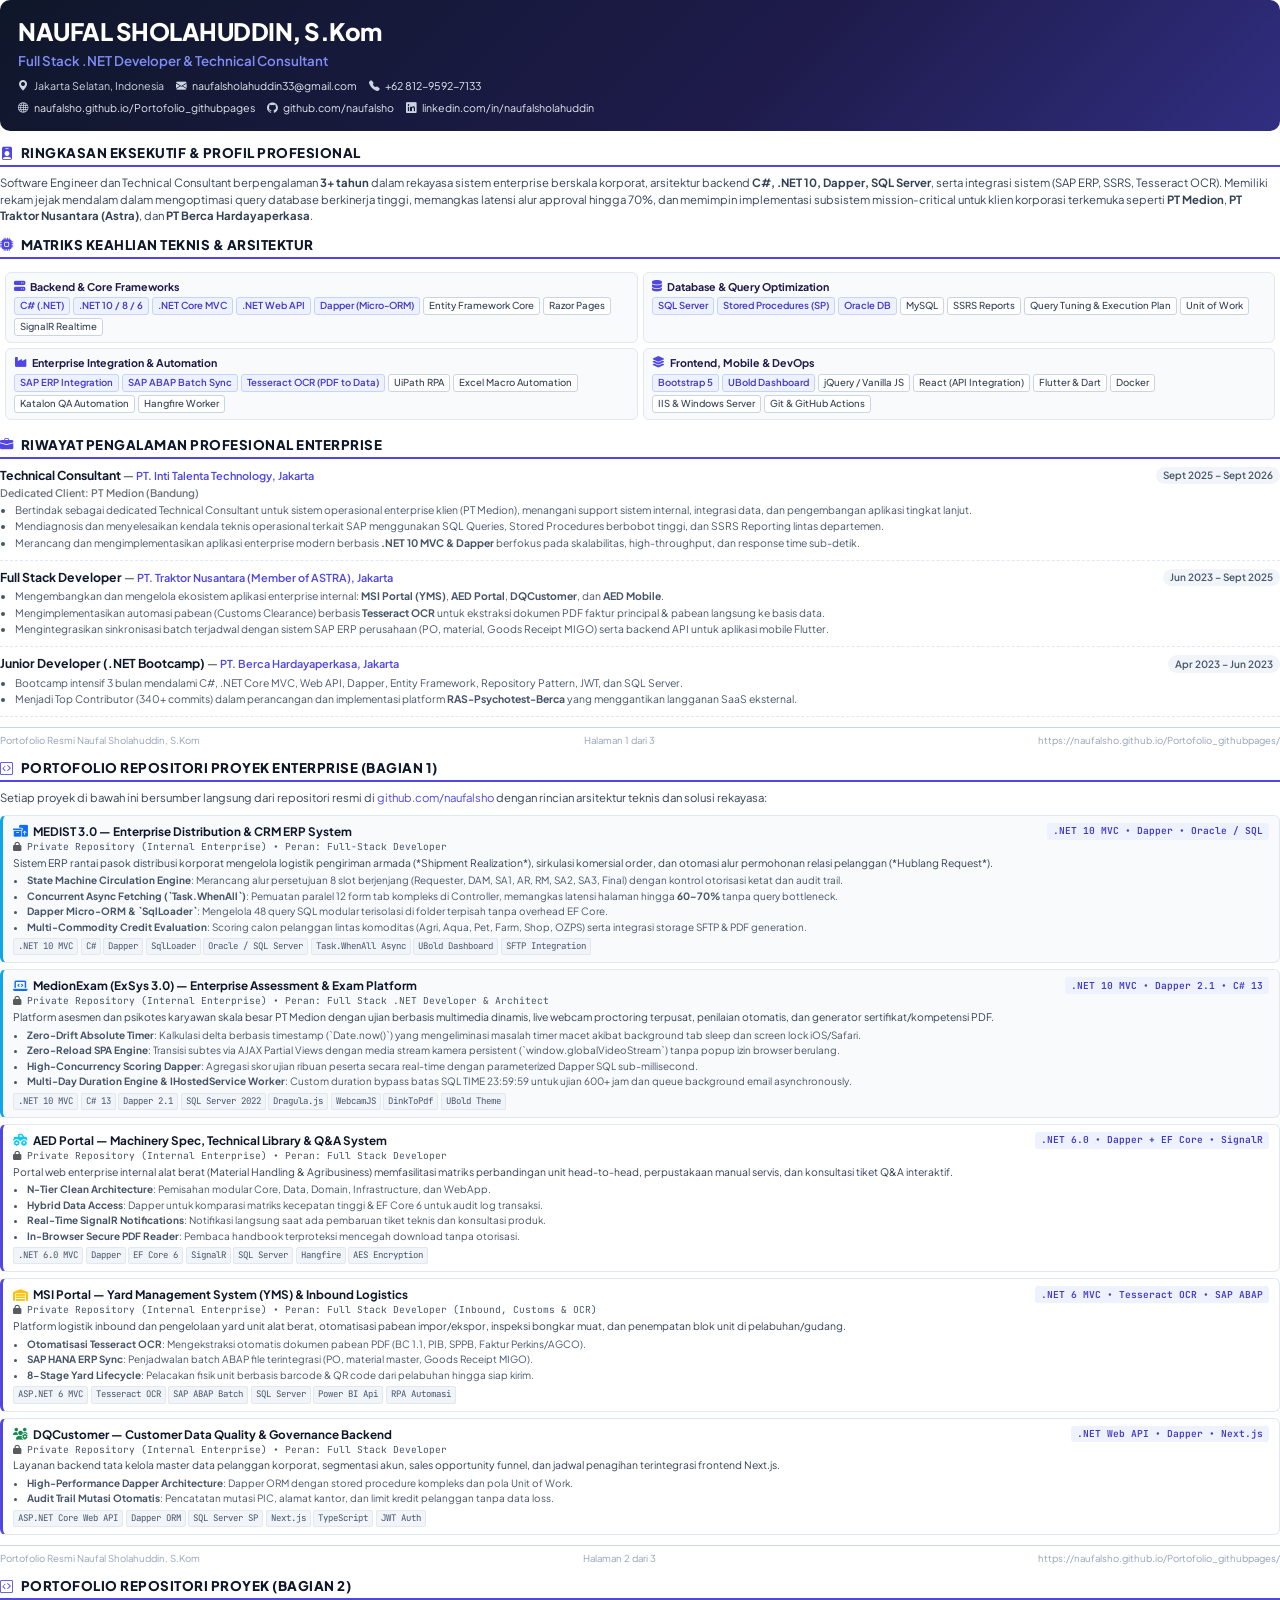
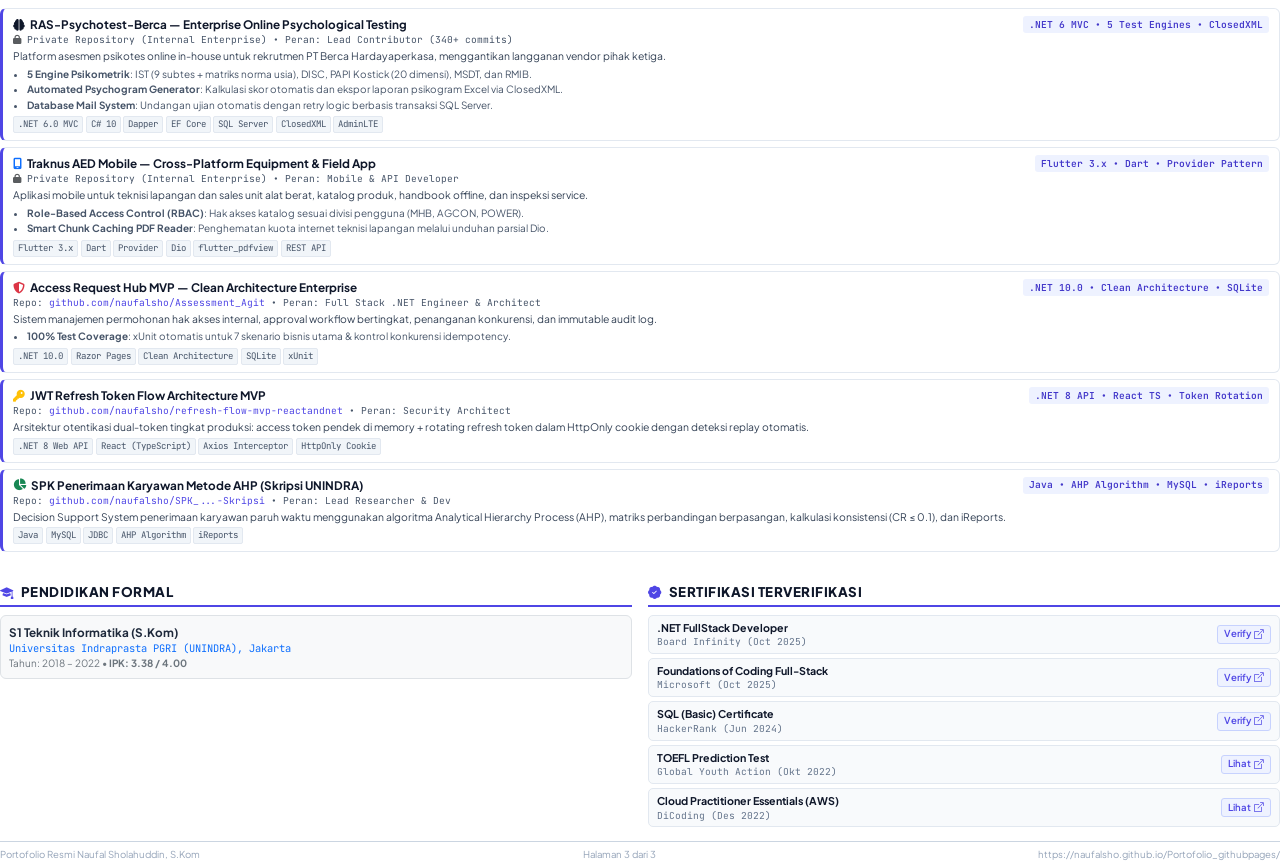
==== commit d24fb07b: "fix(pdf): update PT Medion location label to Bandung and regenerate pdf" ====
--- a/portfolio-pdf.html
+++ b/portfolio-pdf.html
@@ -445,7 +445,7 @@
     <div class="exp-header">
       <div>
         <span class="exp-role">Technical Consultant</span> — <span class="exp-company">PT. Inti Talenta Technology, Jakarta</span>
-        <div class="small text-secondary fw-semibold">Dedicated Client: PT Medion (Bandung / Cimahi)</div>
+        <div class="small text-secondary fw-semibold">Dedicated Client: PT Medion (Bandung)</div>
       </div>
       <span class="exp-period">Sept 2025 – Sept 2026</span>
     </div>
